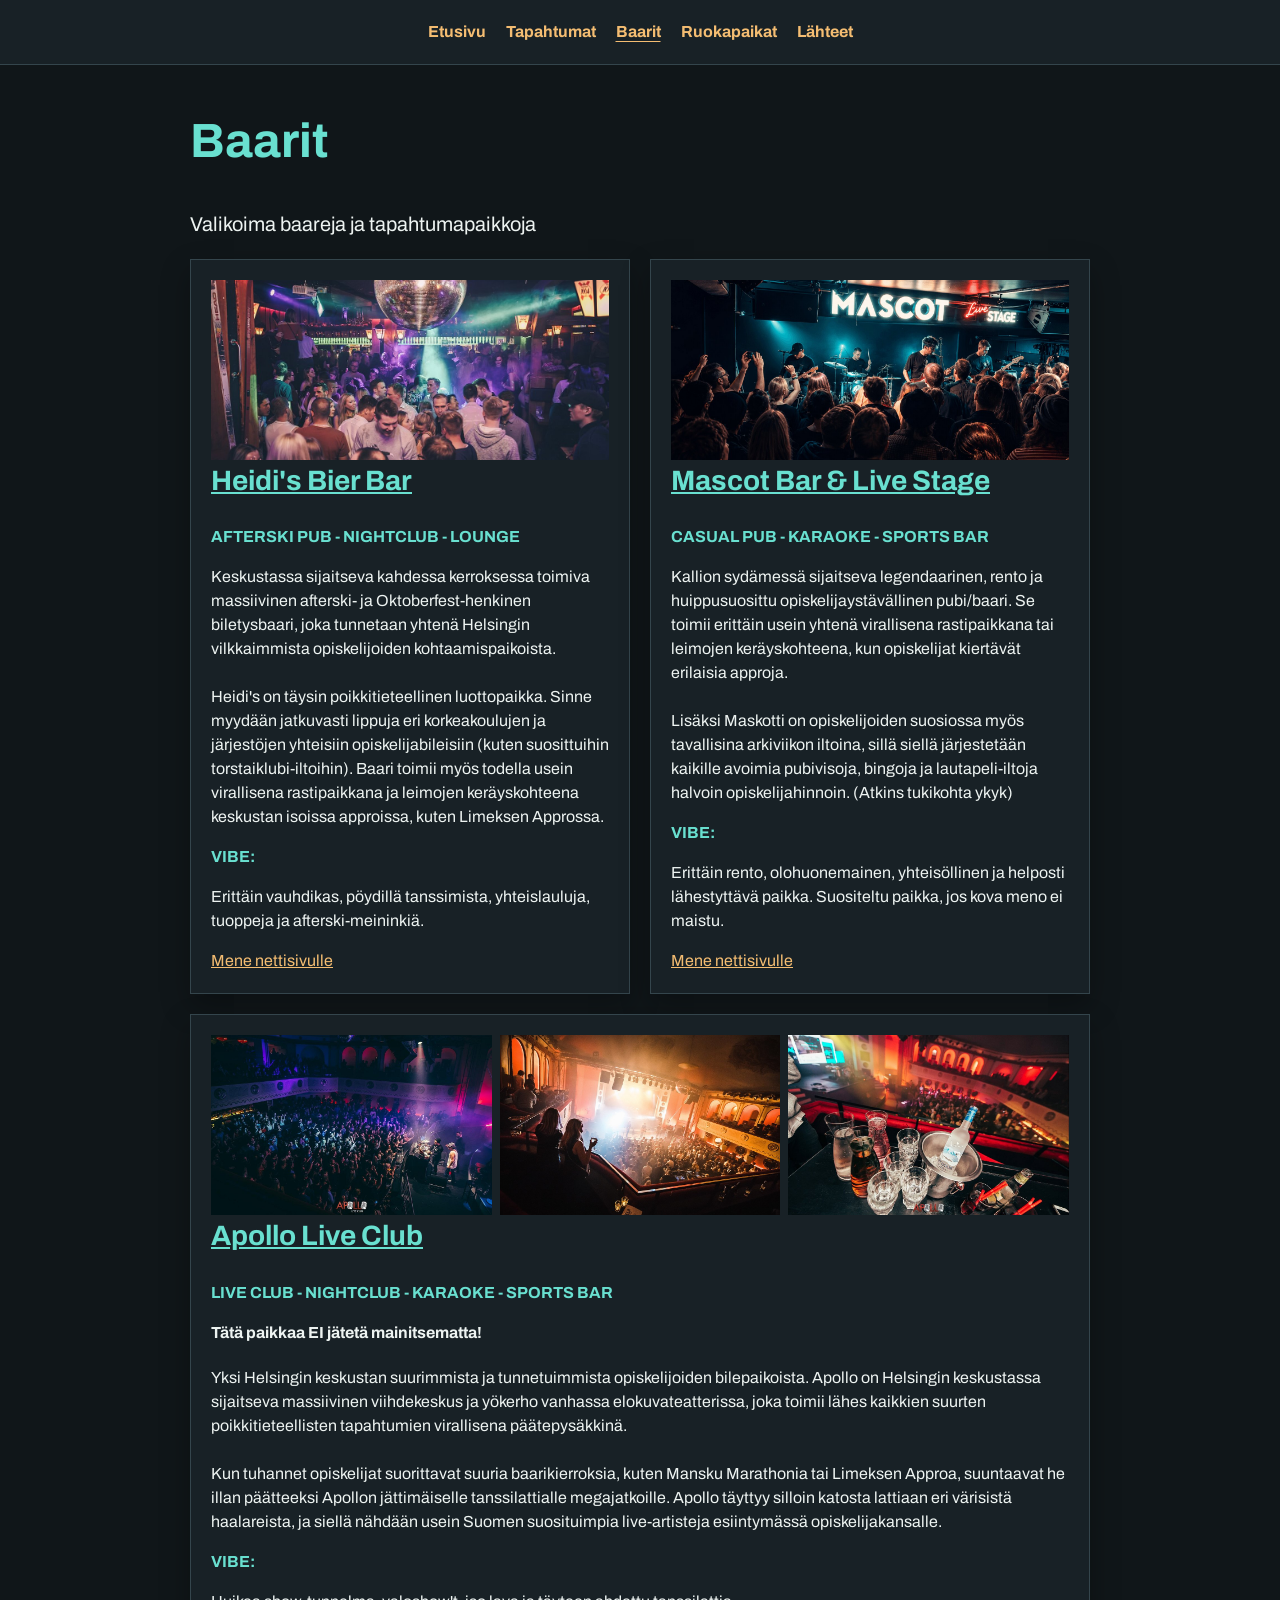
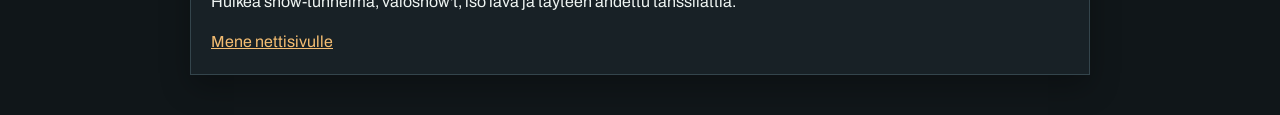
==== baarit.html @ 9f9f27b1 "Final commit" ====
<!doctype html>
<html lang="fi">
  <head>
    <meta charset="UTF-8" />
    <meta name="viewport" content="width=device-width, initial-scale=1.0" />
    <link rel="preconnect" href="https://fonts.googleapis.com" />
    <link rel="preconnect" href="https://fonts.gstatic.com" crossorigin />
    <link
      href="https://fonts.googleapis.com/css2?family=Archivo:ital,wght@0,100..900;1,100..900&display=swap"
      rel="stylesheet"
    />
    <title>Baarit</title>
    <link rel="stylesheet" href="styles/style.css" />
  </head>
  <body>
    <header>
      <nav aria-label="Päänavigaatio">
        <div class="nav-links">
          <a href="index.html">Etusivu</a>
          <a href="tapahtumat.html">Tapahtumat</a>
          <a class="active" href="baarit.html">Baarit</a>
          <a href="ruokapaikat.html">Ruokapaikat</a>
          <a href="lahteet.html">Lähteet</a>
        </div>
      </nav>
    </header>
    <main>
      <h1>Baarit</h1>
      <p class="lead">Valikoima baareja ja tapahtumapaikkoja</p>
      <div class="project-grid">
        <article class="project-card">
          <img src="img/heidis.jpg" alt="Heidi's Bier Bar" />
          <div class="project-content">
            <h2>Heidi's Bier Bar</h2>
            <p class="label">Afterski Pub - Nightclub - Lounge</p>

            <p>
              Keskustassa sijaitseva kahdessa kerroksessa toimiva massiivinen
              afterski- ja Oktoberfest-henkinen biletysbaari, joka tunnetaan
              yhtenä Helsingin vilkkaimmista opiskelijoiden kohtaamispaikoista.
              <br /><br />
              Heidi's on täysin poikkitieteellinen luottopaikka. Sinne myydään
              jatkuvasti lippuja eri korkeakoulujen ja järjestöjen yhteisiin
              opiskelijabileisiin (kuten suosittuihin torstaiklubi-iltoihin).
              Baari toimii myös todella usein virallisena rastipaikkana ja
              leimojen keräyskohteena keskustan isoissa approissa, kuten
              Limeksen Approssa.
            </p>
            <p class="label">Vibe:</p>
            <p>
              Erittäin vauhdikas, pöydillä tanssimista, yhteislauluja, tuoppeja
              ja afterski-meininkiä.
            </p>
            <a
              class="text-link"
              href="https://www.myhelsinki.fi/places/heidis-bier-bar/"
              target="_blank"
              rel="noreferrer"
              >Mene nettisivulle</a
            >
          </div>
        </article>

        <article class="project-card">
          <img src="img/Mascot.jpg" alt="Mascot Bar & Live Stage" />
          <div class="project-content">
            <h2>Mascot Bar & Live Stage</h2>
            <p class="label">Casual Pub - Karaoke - Sports Bar</p>
            <p>
              Kallion sydämessä sijaitseva legendaarinen, rento ja
              huippusuosittu opiskelijaystävällinen pubi/baari. Se toimii
              erittäin usein yhtenä virallisena rastipaikkana tai leimojen
              keräyskohteena, kun opiskelijat kiertävät erilaisia approja.
              <br /><br />
              Lisäksi Maskotti on opiskelijoiden suosiossa myös tavallisina
              arkiviikon iltoina, sillä siellä järjestetään kaikille avoimia
              pubivisoja, bingoja ja lautapeli-iltoja halvoin opiskelijahinnoin.
              (Atkins tukikohta ykyk)
            </p>
            <p class="label">Vibe:</p>
            <p>
              Erittäin rento, olohuonemainen, yhteisöllinen ja helposti
              lähestyttävä paikka. Suositeltu paikka, jos kova meno ei maistu.
            </p>
            <a
              class="text-link"
              href="https://mascotbar.fi/"
              target="_blank"
              rel="noreferrer"
              >Mene nettisivulle</a
            >
          </div>
        </article>

        <article class="project-card">
          <div class="project-images">
            <img src="img/apollo.jpg" alt="Apollo Live Club" />
            <img src="img/apollo2.jpg" alt="Apollo Live Club" />
            <img src="img/apollo3.jpg" alt="Apollo Live Club" />
          </div>
          <div class="project-content">
            <h2>Apollo Live Club</h2>
            <p class="label">Live Club - Nightclub - Karaoke - Sports Bar</p>
            <h4>Tätä paikkaa EI jätetä mainitsematta!</h4>
            <p>
              Yksi Helsingin keskustan suurimmista ja tunnetuimmista
              opiskelijoiden bilepaikoista. Apollo on Helsingin keskustassa
              sijaitseva massiivinen viihdekeskus ja yökerho vanhassa
              elokuvateatterissa, joka toimii lähes kaikkien suurten
              poikkitieteellisten tapahtumien virallisena päätepysäkkinä.
              <br /><br />
              Kun tuhannet opiskelijat suorittavat suuria baarikierroksia, kuten
              Mansku Marathonia tai Limeksen Approa, suuntaavat he illan
              päätteeksi Apollon jättimäiselle tanssilattialle megajatkoille.
              Apollo täyttyy silloin katosta lattiaan eri värisistä haalareista,
              ja siellä nähdään usein Suomen suosituimpia live-artisteja
              esiintymässä opiskelijakansalle.
            </p>
            <p class="label">Vibe:</p>
            <p>
              Huikea show-tunnelma, valoshow't, iso lava ja täyteen ahdettu
              tanssilattia.
            </p>
            <a
              class="text-link"
              href="https://apolloliveclub.fi/"
              target="_blank"
              rel="noreferrer"
              >Mene nettisivulle</a
            >
          </div>
        </article>
      </div>
    </main>
  </body>
</html>
---- styles/style.css ----
﻿:root {
  --bg: #101619;
  --surface: #182126;
  --surface-raised: #202c32;
  --border: #34454c;
  --text: #edf3f1;
  --muted: #a8b8b6;
  --teal: #69e0d0;
  --amber: #f4bd72;
  --shadow: rgba(0, 0, 0, 0.28);
}

body {
  margin: 0;
  background: var(--bg);
  color: var(--text);
  font-family: "Archivo", sans-serif;
  line-height: 1.5;
}

a,
a:visited {
  color: var(--amber);
}

header {
  padding: 20px;
  background: var(--surface);
  border-bottom: 1px solid var(--border);
  align-items: center;
  display: flex;
  justify-content: center;
}

main {
  max-width: 900px;
  margin: 0 auto;
  padding: 40px 20px;
}

h1,
h2,
h3,
h4 {
  margin-top: 0;
}

h1 {
  color: var(--teal);
  font-size: 48px;
}

h2 {
  color: var(--teal);
  font-size: 28px;
  text-decoration: underline;
}

.label {
  color: var(--teal);
  font-weight: bold;
  text-transform: uppercase;
}

.lead {
  font-size: 20px;
}

.card-grid,
.project-grid {
  display: flex;
  flex-wrap: wrap;
  gap: 20px;
}

.card,
.project-card {
  flex: 1 1 300px;
  border: 1px solid var(--border);
  padding: 20px;
  background-color: var(--surface);
  box-shadow: 0 12px 28px var(--shadow);
}

.project-card img {
  width: 100%;
  height: 180px;
  display: block;
  object-fit: cover;
}

.project-images {
  display: grid;
  grid-template-columns: repeat(3, 1fr);
  gap: 8px;
}

.project-images img {
  width: 100%;
}

.nav-links {
  display: inline-flex;
  gap: 20px;
}

.nav-links a {
  font-weight: bold;
  text-decoration: none;
}

.nav-links .active,
.page-intro em,
.notice strong,
.text-link,
.sources span,
.sources small {
  color: var(--amber);
}

.nav-links .active {
  text-decoration: underline;
  text-underline-offset: 4px;
}

.page-intro {
  max-width: 700px;
  margin: 30px 0 36px;
}

.page-intro h1 {
  margin-bottom: 16px;
}

.page-intro em {
  font-style: normal;
}

.welcome-intro {
  margin-top: 54px;
}

.welcome-intro p:not(.label) {
  max-width: 720px;
}

.welcome-grid {
  display: grid;
  grid-template-columns: repeat(3, 1fr);
  gap: 16px;
  margin-top: 44px;
}

.welcome-grid a {
  display: block;
  min-height: 210px;
  padding: 22px;
  border-top: 3px solid var(--teal);
  background: var(--surface);
  box-shadow: 0 12px 28px var(--shadow);
  text-decoration: none;
  transition:
    background-color 160ms ease,
    transform 160ms ease;
}

.welcome-grid a:hover,
.sources .source-item:hover {
  background: var(--surface-raised);
  transform: translateY(-3px);
}

.welcome-grid h2 {
  margin: 22px 0 8px;
}

.welcome-grid strong {
  color: var(--teal);
}

.welcome-grid p {
  margin-top: 0;
}

.welcome-note,
.nice-to-know {
  max-width: 760px;
  margin-top: 42px;
  padding: 28px;
  border: 1px solid var(--border);
  background: var(--surface);
  box-shadow: 0 12px 28px var(--shadow);
}

.welcome-note h2,
.nice-to-know h2 {
  margin: 0 0 8px;
}

.notice {
  padding: 12px 14px;
  border-left: 3px solid var(--amber);
  background: rgba(8, 14, 16, 0.45);
  font-size: 14px;
}

.sources {
  display: grid;
  gap: 12px;
  max-width: 760px;
}

.sources .source-item {
  display: grid;
  grid-template-columns: 52px 1fr auto;
  align-items: center;
  gap: 18px;
  padding: 18px 20px;
  border: 1px solid var(--border);
  border-left: 3px solid var(--amber);
  border-radius: 4px;
  background: var(--surface);
  box-shadow: 0 8px 20px var(--shadow);
  transition:
    background-color 160ms ease,
    transform 160ms ease;
}

.sources strong {
  font-size: 18px;
}

.nice-to-know p:not(.label) {
  max-width: 620px;
}

.featured-kide {
  display: flex;
  flex-direction: column;
  align-items: flex-start;
  gap: 16px;
  margin-top: 0;
  border-color: var(--amber);
  border-top: 4px solid var(--amber);
  background: var(--surface);
}

.featured-kide h2 {
  margin: 0;
  font-size: 32px;
}

.featured-kide p {
  margin: 0;
}

.featured-kide .text-link {
  display: inline-block;
  font-weight: bold;
}

.sources-heading {
  margin: 28px 0 12px;
  color: var(--teal);
  font-size: 20px;
  font-weight: bold;
}

hr {
  margin: 44px 0;
  border: 0;
  border-top: 2px solid var(--amber);
}

.table-wrapper {
  overflow-x: auto;
}

table {
  width: 100%;
  border-collapse: collapse;
  background: var(--surface);
}

th,
td {
  padding: 14px;
  border: 1px solid var(--border);
  text-align: left;
  vertical-align: top;
}

th {
  color: var(--amber);
  background: var(--surface-raised);
}

td:first-child {
  color: var(--amber);
  font-weight: bold;
  white-space: nowrap;
}

@media (max-width: 700px) {
  .welcome-grid {
    grid-template-columns: 1fr;
  }

  header nav {
    flex-direction: column;
    gap: 12px;
  }

  .nav-links {
    flex-wrap: wrap;
    gap: 10px 16px;
  }

  .sources .source-item {
    grid-template-columns: 40px 1fr;
  }

  .sources small {
    grid-column: 2;
  }
}
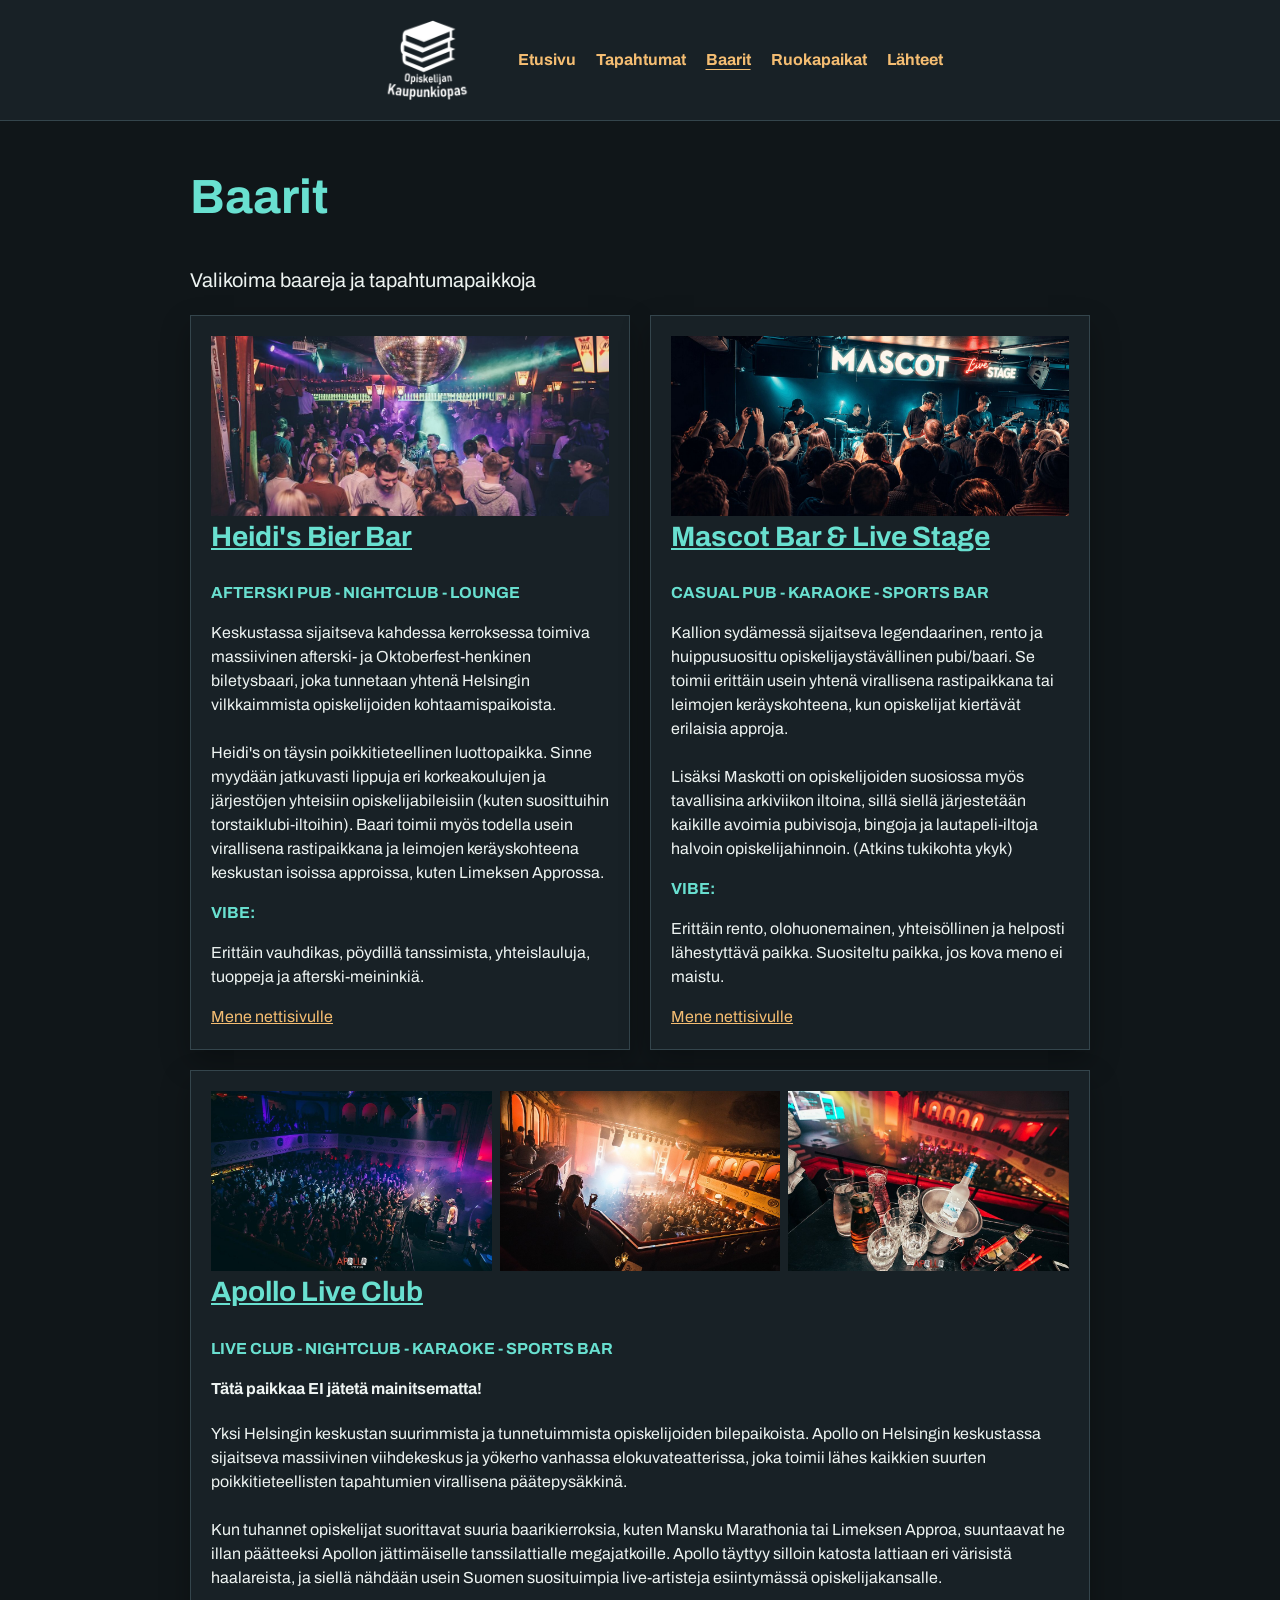
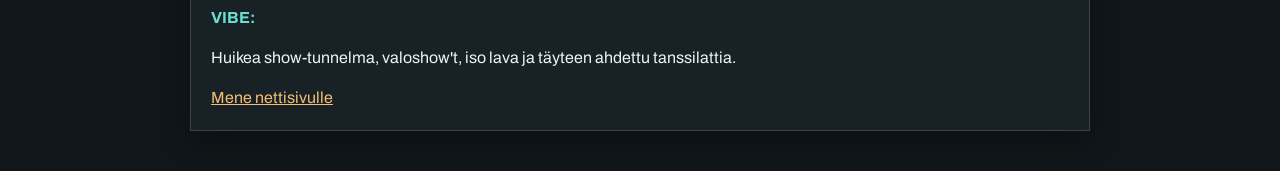
==== commit 3cf9ad07: "Logo fix" ====
--- a/baarit.html
+++ b/baarit.html
@@ -14,6 +14,9 @@
   </head>
   <body>
     <header>
+      <a class="site-logo" href="index.html"
+        ><img src="img/Logo.png" alt="Opiskelijan Kaupunkiopas"
+      /></a>
       <nav aria-label="Päänavigaatio">
         <div class="nav-links">
           <a href="index.html">Etusivu</a>
--- a/styles/style.css
+++ b/styles/style.css
@@ -32,6 +32,24 @@
   justify-content: center;
 }
 
+.site-logo {
+  width: 180px;
+  height: 80px;
+  overflow: hidden;
+  position: relative;
+  text-decoration: none;
+}
+
+.site-logo img {
+  position: absolute;
+  width: 300px;
+  height: auto;
+  left: -60px;
+  top: -45px;
+  filter: invert(1);
+  mix-blend-mode: screen;
+}
+
 main {
   max-width: 900px;
   margin: 0 auto;
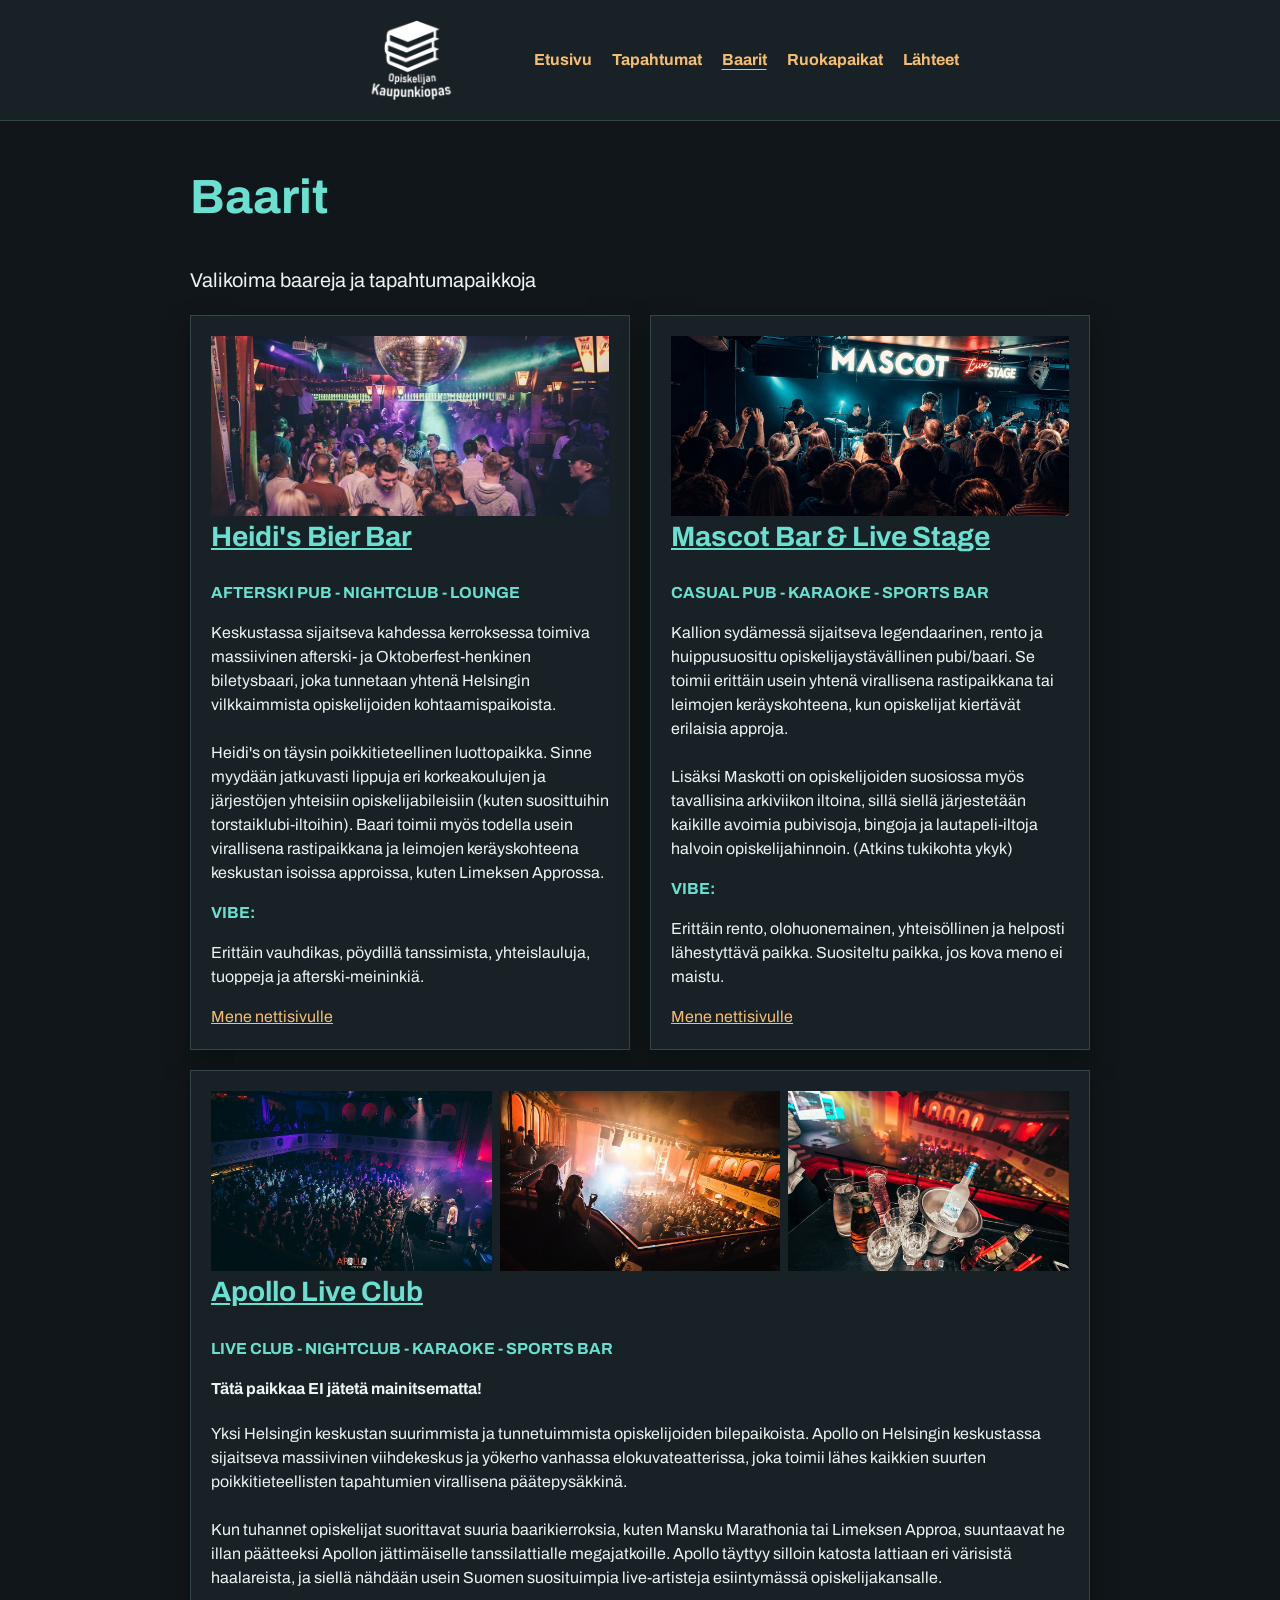
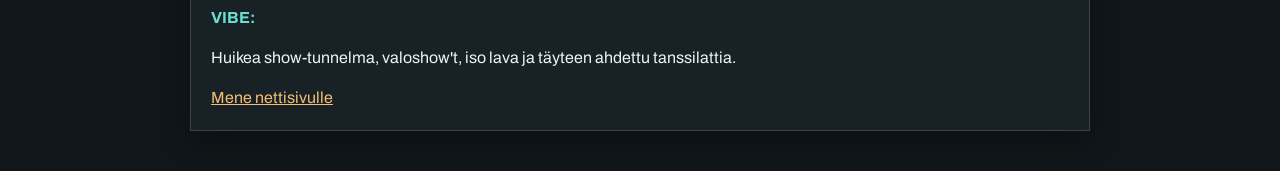
==== commit 80200954: "Bug fix" ====
--- a/baarit.html
+++ b/baarit.html
@@ -15,7 +15,11 @@
   <body>
     <header>
       <a class="site-logo" href="index.html"
-        ><img src="img/Logo.png" alt="Opiskelijan Kaupunkiopas"
+        ><img
+          src="img/Logo.png"
+          width="180"
+          height="80"
+          alt="Opiskelijan Kaupunkiopas"
       /></a>
       <nav aria-label="Päänavigaatio">
         <div class="nav-links">
--- a/styles/style.css
+++ b/styles/style.css
@@ -29,6 +29,8 @@
   border-bottom: 1px solid var(--border);
   align-items: center;
   display: flex;
+  gap: 32px;
+  flex-wrap: wrap;
   justify-content: center;
 }
 
